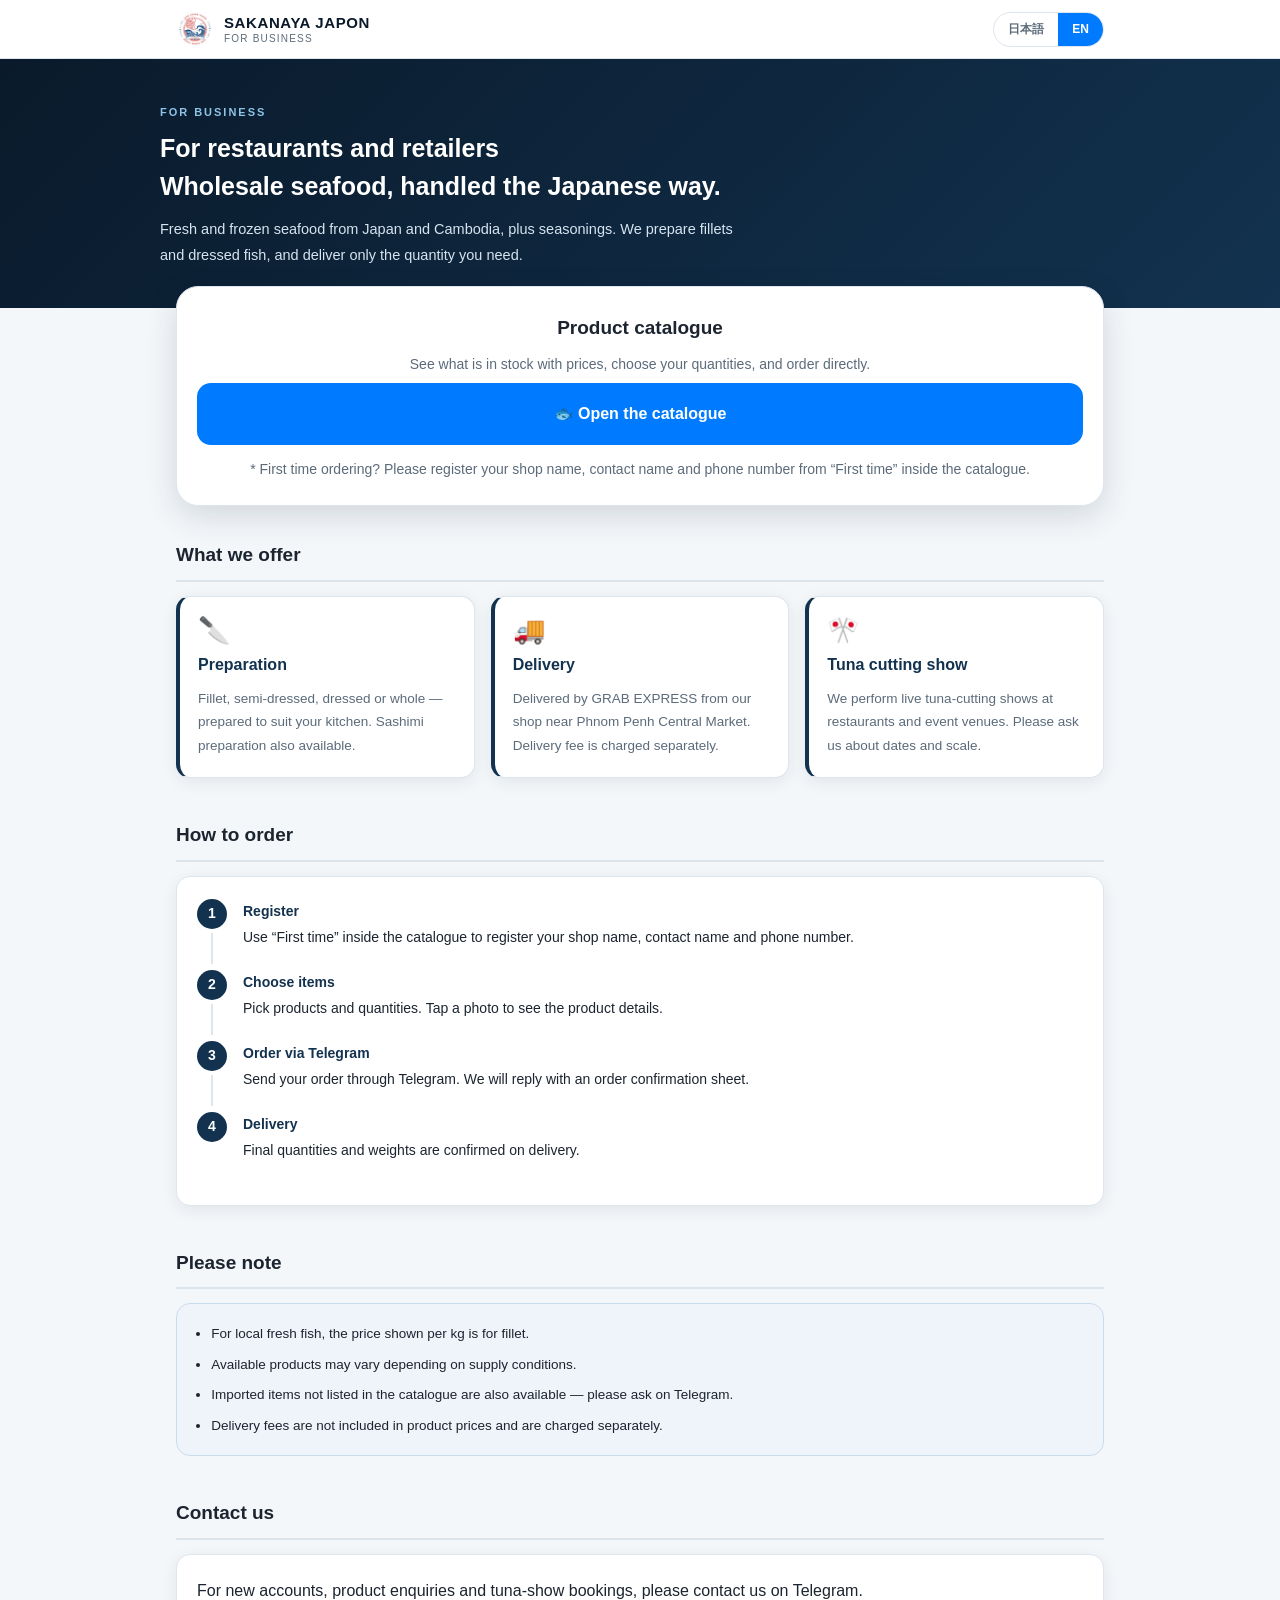
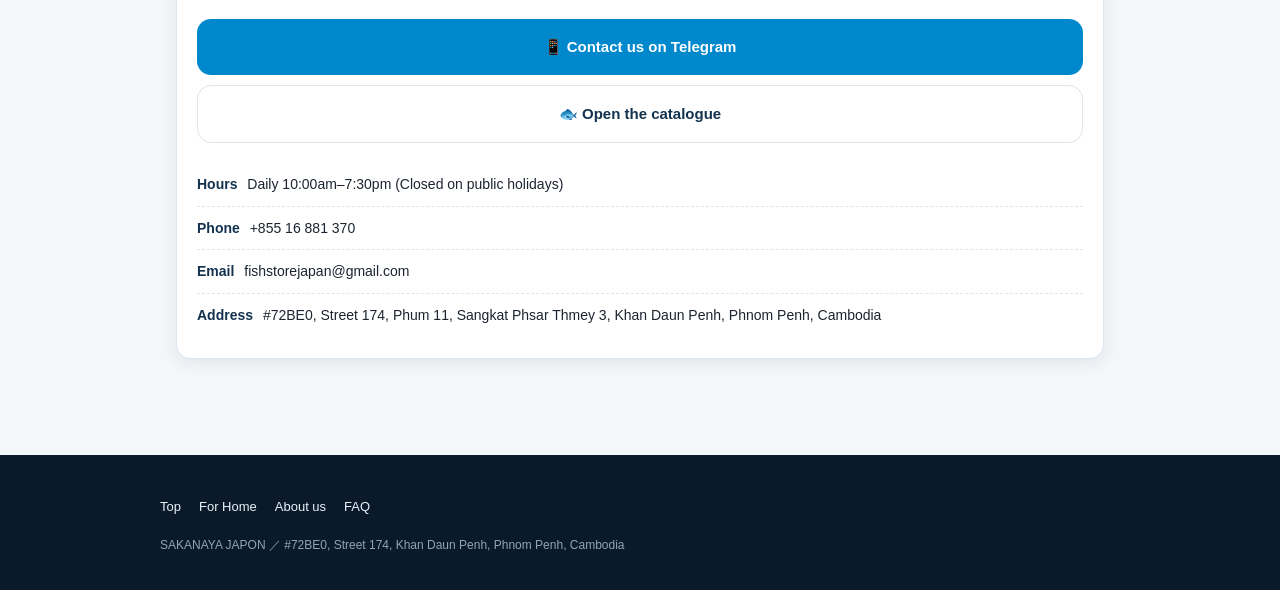
==== business/index.html @ 3367ed21 "Phase 1: 個人/法人の2導線トップを追加 - index.html を個人/法人の選択ページに変更。旧トップのリンク集は retail/ へ移設 - business/index.html を" ====
<!DOCTYPE html>
<html lang="ja">
<head>
  <meta charset="UTF-8">
  <meta name="viewport" content="width=device-width, initial-scale=1">
  <title>法人のお客様｜SAKANAYA JAPON</title>
  <link rel="icon" href="../logo.jpg">
  <meta name="description" content="SAKANAYA JAPON の業務用卸。飲食店・小売店・ホテルさま向けに、日本産・カンボジア産の鮮魚と冷凍品をお届けします。フィレ等の下処理にも対応。">

  <meta property="og:type" content="website">
  <meta property="og:title" content="法人のお客様｜SAKANAYA JAPON">
  <meta property="og:description" content="飲食店・小売店・ホテルさま向けの業務用卸。商品カタログから数量を選んでご注文いただけます。">
  <meta property="og:image" content="https://sasuraimitsu.github.io/sakanayajapon/logo.jpg">
  <meta property="og:url" content="https://sasuraimitsu.github.io/sakanayajapon/business/">

  <link rel="stylesheet" href="../assets/css/common.css">
  <link rel="stylesheet" href="../assets/css/business.css">
  <script src="../assets/js/site-info.js" defer></script>
  <script src="../assets/js/common.js" defer></script>
</head>
<body>

<header class="site-header">
  <div class="header-inner">
    <a class="brand" href="../index.html">
      <img src="../logo.jpg" alt="SAKANAYA JAPON">
      <span class="brand-name">SAKANAYA JAPON<span class="brand-sub">FOR BUSINESS</span></span>
    </a>
    <div class="lang-toggle" role="group" aria-label="Language">
      <button type="button" data-set-lang="ja" aria-pressed="true">日本語</button>
      <button type="button" data-set-lang="en" aria-pressed="false">EN</button>
    </div>
  </div>
</header>

<div class="biz-hero">
  <div class="biz-hero-inner">
    <p class="biz-eyebrow">FOR BUSINESS</p>
    <div data-lang="ja">
      <h1 class="biz-title">飲食店・小売店さまへ<br>日本の鮮度管理で、業務用の水産物を。</h1>
      <p class="biz-lead">
        日本産・カンボジア産の鮮魚、冷凍品、調味料まで。
        フィレやドレスなどの下処理にも対応し、必要な量だけお届けします。
      </p>
    </div>
    <div data-lang="en">
      <h1 class="biz-title">For restaurants and retailers<br>Wholesale seafood, handled the Japanese way.</h1>
      <p class="biz-lead">
        Fresh and frozen seafood from Japan and Cambodia, plus seasonings.
        We prepare fillets and dressed fish, and deliver only the quantity you need.
      </p>
    </div>
  </div>
</div>

<main>
  <!-- 商品カタログへの導線（このページの主役） -->
  <div class="catalog-cta">
    <div class="catalog-card">
      <div data-lang="ja">
        <h2>商品カタログ</h2>
        <p>在庫のある商品と価格をご覧いただけます。数量を選んでそのままご注文いただけます。</p>
      </div>
      <div data-lang="en">
        <h2>Product catalogue</h2>
        <p>See what is in stock with prices, choose your quantities, and order directly.</p>
      </div>

      <a class="catalog-btn" data-info-href="catalogUrl"
         href="https://sakanaya-japon.github.io/sakanaya-productlist/">
        <span data-ja="🐟 商品カタログを開く" data-en="🐟 Open the catalogue">🐟 商品カタログを開く</span>
      </a>

      <p class="catalog-note" data-lang="ja">
        ※ 初めてのお客様は、カタログ内の「初めての方」から店名・ご担当者名・電話番号をご登録ください。
      </p>
      <p class="catalog-note" data-lang="en">
        * First time ordering? Please register your shop name, contact name and phone number
        from “First time” inside the catalogue.
      </p>
    </div>
  </div>

  <div class="wrap">

    <!-- サービス -->
    <section class="section">
      <h2 data-ja="承っていること" data-en="What we offer">承っていること</h2>
      <div class="biz-services">
        <div class="svc">
          <div class="svc-icon">🔪</div>
          <div data-lang="ja">
            <h3>加工・下処理</h3>
            <p>フィレ、セミドレス、ドレス、ホールなど、用途に合わせた状態でご用意します。刺身用の下処理も承ります。</p>
          </div>
          <div data-lang="en">
            <h3>Preparation</h3>
            <p>Fillet, semi-dressed, dressed or whole — prepared to suit your kitchen. Sashimi preparation also available.</p>
          </div>
        </div>

        <div class="svc">
          <div class="svc-icon">🚚</div>
          <div data-lang="ja">
            <h3>配送</h3>
            <p>プノンペン中央市場近くの店舗から GRAB EXPRESS でお届けします。配送料は別途申し受けます。</p>
          </div>
          <div data-lang="en">
            <h3>Delivery</h3>
            <p>Delivered by GRAB EXPRESS from our shop near Phnom Penh Central Market. Delivery fee is charged separately.</p>
          </div>
        </div>

        <div class="svc">
          <div class="svc-icon">🎌</div>
          <div data-lang="ja">
            <h3>鮪の解体ショー</h3>
            <p>レストランやイベント会場への出張に対応しています。日程・規模はお問い合わせください。</p>
          </div>
          <div data-lang="en">
            <h3>Tuna cutting show</h3>
            <p>We perform live tuna-cutting shows at restaurants and event venues. Please ask us about dates and scale.</p>
          </div>
        </div>
      </div>
    </section>

    <!-- 取引の流れ -->
    <section class="section">
      <h2 data-ja="ご注文の流れ" data-en="How to order">ご注文の流れ</h2>
      <div class="card">
        <ol class="flow" data-lang="ja">
          <li><strong>ご登録</strong>カタログ内の「初めての方」から、店名・ご担当者名・電話番号をご登録ください。</li>
          <li><strong>商品を選ぶ</strong>カタログで商品と数量を選びます。写真をクリックすると商品の説明もご覧いただけます。</li>
          <li><strong>Telegram で注文</strong>選んだ内容を Telegram からお送りください。注文確認シートをご返送します。</li>
          <li><strong>納品</strong>最終的な数量・重量は納品時に確定いたします。</li>
        </ol>
        <ol class="flow" data-lang="en">
          <li><strong>Register</strong>Use “First time” inside the catalogue to register your shop name, contact name and phone number.</li>
          <li><strong>Choose items</strong>Pick products and quantities. Tap a photo to see the product details.</li>
          <li><strong>Order via Telegram</strong>Send your order through Telegram. We will reply with an order confirmation sheet.</li>
          <li><strong>Delivery</strong>Final quantities and weights are confirmed on delivery.</li>
        </ol>
      </div>
    </section>

    <!-- 注意事項 -->
    <section class="section">
      <h2 data-ja="ご注意ください" data-en="Please note">ご注意ください</h2>
      <div class="biz-notes">
        <ul data-lang="ja">
          <li>地魚の鮮魚については、kg 表示はフィレでのご提供価格となります。</li>
          <li>仕入状況により、お取り扱いする品物が変わる場合がございます。</li>
          <li>カタログに記載のない輸入商品も、Telegram でご案内しております。</li>
          <li>配送料は商品代金に含まれておりません。別途申し受けます。</li>
        </ul>
        <ul data-lang="en">
          <li>For local fresh fish, the price shown per kg is for fillet.</li>
          <li>Available products may vary depending on supply conditions.</li>
          <li>Imported items not listed in the catalogue are also available — please ask on Telegram.</li>
          <li>Delivery fees are not included in product prices and are charged separately.</li>
        </ul>
      </div>
    </section>

    <!-- 問い合わせ -->
    <section class="section">
      <h2 data-ja="お問い合わせ" data-en="Contact us">お問い合わせ</h2>
      <div class="card">
        <p data-lang="ja">
          新規のお取引、商品のご相談、解体ショーのご依頼は Telegram へお願いいたします。
        </p>
        <p data-lang="en">
          For new accounts, product enquiries and tuna-show bookings, please contact us on Telegram.
        </p>

        <div class="btn-stack">
          <a class="btn btn-tg" data-info-href="order.telegramBiz" href="https://t.me/sakanayaorder">
            <span data-ja="📱 Telegram で問い合わせる" data-en="📱 Contact us on Telegram">📱 Telegram で問い合わせる</span>
          </a>
          <a class="btn btn-outline" data-info-href="catalogUrl"
             href="https://sakanaya-japon.github.io/sakanaya-productlist/">
            <span data-ja="🐟 商品カタログを開く" data-en="🐟 Open the catalogue">🐟 商品カタログを開く</span>
          </a>
        </div>

        <ul class="info-list" style="margin-top:20px">
          <li><strong data-ja="営業時間" data-en="Hours">営業時間</strong>
            <span data-info="hours">毎日 10:00〜19:30（国民の休日を除く）</span></li>
          <li><strong data-ja="電話" data-en="Phone">電話</strong>
            <span data-info="company.phone">+855 16 881 370</span></li>
          <li><strong data-ja="Email" data-en="Email">Email</strong>
            <span data-info="company.email">fishstorejapan@gmail.com</span></li>
          <li><strong data-ja="所在地" data-en="Address">所在地</strong>
            <span data-info="company.address">#72BE0, Street 174, Phum 11, Sangkat Phsar Thmey 3, Khan Daun Penh, Phnom Penh, Cambodia</span></li>
        </ul>
      </div>
    </section>

  </div>
</main>

<footer class="site-footer">
  <div class="footer-inner">
    <ul class="footer-links">
      <li><a href="../index.html" data-ja="トップ" data-en="Top">トップ</a></li>
      <li><a href="../retail/index.html" data-ja="個人のお客様" data-en="For Home">個人のお客様</a></li>
      <li><a href="../aboutus.html" data-ja="店舗情報" data-en="About us">店舗情報</a></li>
      <li><a href="../q&amp;a.html" data-ja="よくあるご質問" data-en="FAQ">よくあるご質問</a></li>
    </ul>
    <p class="footer-note">
      SAKANAYA JAPON ／ #72BE0, Street 174, Khan Daun Penh, Phnom Penh, Cambodia
    </p>
  </div>
</footer>

</body>
</html>
---- assets/css/common.css ----
/* ==========================================================================
   common.css — 全ページ共通のトークン・レイアウト・部品
   Phase 1 で追加。既存ページ（menu / howto / q&a / aboutus）は Phase 2 で移行する。
   ========================================================================== */

:root {
  /* 色（既存サイトの青系を踏襲） */
  --navy-deep: #0a1a2b;
  --navy: #12324f;
  --blue: #007bff;
  --blue-dark: #0056b3;
  --ink: #1c2430;
  --muted: #5c6b7a;
  --line: #dde5ed;
  --bg: #f4f7fa;
  --surface: #ffffff;

  /* 動線ごとのアクセント */
  --retail: #0088cc;
  --business: #12324f;

  /* 余白・角丸・影 */
  --gap: 16px;
  --radius: 14px;
  --radius-lg: 22px;
  --shadow: 0 4px 16px rgba(10, 26, 43, 0.08);
  --shadow-lg: 0 10px 32px rgba(10, 26, 43, 0.14);

  --maxw: 960px;
}

* { box-sizing: border-box; }

html { -webkit-text-size-adjust: 100%; }

body {
  margin: 0;
  background: var(--bg);
  color: var(--ink);
  line-height: 1.75;
  font-family: "Helvetica Neue", Arial, "Hiragino Kaku Gothic ProN",
               "Hiragino Sans", Meiryo, sans-serif;
}

img { max-width: 100%; height: auto; }

a { color: var(--blue-dark); }

/* ── ヘッダー ───────────────────────────────────────── */
.site-header {
  position: sticky;
  top: 0;
  z-index: 100;
  background: rgba(255, 255, 255, 0.96);
  backdrop-filter: blur(8px);
  -webkit-backdrop-filter: blur(8px);
  border-bottom: 1px solid var(--line);
}

.header-inner {
  max-width: var(--maxw);
  margin: 0 auto;
  padding: 10px 16px;
  display: flex;
  align-items: center;
  justify-content: space-between;
  gap: 12px;
}

.brand {
  display: flex;
  align-items: center;
  gap: 10px;
  text-decoration: none;
  color: var(--navy-deep);
  min-width: 0;
}

.brand img { width: 38px; height: 38px; border-radius: 8px; flex: 0 0 auto; }

.brand-name {
  font-weight: 700;
  font-size: 15px;
  letter-spacing: 0.04em;
  line-height: 1.3;
  white-space: nowrap;
}

.brand-sub {
  display: block;
  font-size: 10px;
  font-weight: 400;
  color: var(--muted);
  letter-spacing: 0.12em;
}

/* ── 言語切替 ───────────────────────────────────────── */
.lang-toggle {
  display: flex;
  border: 1px solid var(--line);
  border-radius: 999px;
  overflow: hidden;
  flex: 0 0 auto;
}

.lang-toggle button {
  appearance: none;
  border: 0;
  background: none;
  font: inherit;
  font-size: 12px;
  font-weight: 700;
  color: var(--muted);
  padding: 6px 14px;
  cursor: pointer;
  transition: background 0.15s ease, color 0.15s ease;
}

.lang-toggle button[aria-pressed="true"] {
  background: var(--blue);
  color: #fff;
}

.lang-toggle button:focus-visible {
  outline: 2px solid var(--blue-dark);
  outline-offset: -2px;
}

/* ── レイアウト ─────────────────────────────────────── */
.wrap {
  max-width: var(--maxw);
  margin: 0 auto;
  padding-inline: 16px;
  padding-block: 32px 56px;
}

.section { margin-bottom: 40px; }

h1 { font-size: 26px; line-height: 1.45; margin: 0 0 14px; }
h2 {
  font-size: 19px;
  margin: 0 0 14px;
  padding-bottom: 8px;
  border-bottom: 2px solid var(--line);
}
h3 { font-size: 16px; margin: 0 0 8px; }
p { margin: 0 0 14px; }
p:last-child { margin-bottom: 0; }

.lead { font-size: 16px; color: var(--muted); }

.card {
  background: var(--surface);
  border: 1px solid var(--line);
  border-radius: var(--radius);
  box-shadow: var(--shadow);
  padding: 22px 20px;
}

/* ── ボタン ─────────────────────────────────────────── */
.btn {
  display: flex;
  align-items: center;
  justify-content: center;
  gap: 8px;
  padding: 15px 18px;
  border-radius: var(--radius);
  text-decoration: none;
  font-weight: 700;
  font-size: 15px;
  text-align: center;
  transition: transform 0.15s ease, background 0.15s ease;
}

.btn:active { transform: scale(0.98); }

.btn-primary { background: var(--blue); color: #fff; }
.btn-primary:hover { background: var(--blue-dark); }

.btn-line { background: #00b900; color: #fff; }
.btn-line:hover { background: #009800; }

.btn-tg { background: #0088cc; color: #fff; }
.btn-tg:hover { background: #0071ab; }

.btn-outline {
  background: var(--surface);
  color: var(--navy);
  border: 1px solid var(--line);
}
.btn-outline:hover { background: #f0f5fa; }

.btn:focus-visible { outline: 3px solid var(--blue-dark); outline-offset: 3px; }

.btn-stack { display: grid; gap: 10px; }

/* ── 定義リスト（店舗情報など） ───────────────────────── */
.info-list { list-style: none; margin: 0; padding: 0; }
.info-list li {
  padding: 9px 0;
  border-bottom: 1px dashed var(--line);
  font-size: 14px;
}
.info-list li:last-child { border-bottom: 0; }
.info-list strong { color: var(--navy); margin-right: 6px; }

/* ── フッター ───────────────────────────────────────── */
.site-footer {
  background: var(--navy-deep);
  color: #c9d6e2;
  padding: 28px 16px 34px;
  font-size: 13px;
}

.footer-inner { max-width: var(--maxw); margin: 0 auto; }

.footer-links {
  display: flex;
  flex-wrap: wrap;
  gap: 8px 18px;
  margin-bottom: 16px;
  padding: 0;
  list-style: none;
}

.footer-links a { color: #eaf2f8; text-decoration: none; }
.footer-links a:hover { text-decoration: underline; }

.footer-note { color: #8fa5b8; font-size: 12px; margin: 0; }

/* ── 言語別ブロックの表示制御 ─────────────────────────
   JS が無効でも日本語が読めるよう、既定では [data-lang="ja"] を表示する。
   common.js が html[lang] を設定すると、その言語だけが表示される。 */
[data-lang] { display: none; }
[data-lang="ja"] { display: block; }
html[lang="ja"] [data-lang="ja"] { display: block; }
html[lang="ja"] [data-lang="en"] { display: none; }
html[lang="en"] [data-lang="en"] { display: block; }
html[lang="en"] [data-lang="ja"] { display: none; }

/* ── レスポンシブ ───────────────────────────────────── */
@media (max-width: 480px) {
  h1 { font-size: 22px; }
  .wrap { padding-block: 24px 44px; }
  .card { padding: 18px 16px; }
  .brand-name { font-size: 14px; }
}

@media (prefers-reduced-motion: reduce) {
  * { transition: none !important; }
}
---- assets/css/business.css ----
/* ==========================================================================
   business.css — 法人向けページ専用
   商品一覧はこのページに持たせない。価格は sakanaya-japon/sakanaya-productlist
   （GAS 連携の本番カタログ）側で管理する。詳細は docs/github-inventory.md §2。
   ========================================================================== */

.biz-hero {
  background: linear-gradient(135deg, #0a1a2b 0%, var(--business) 100%);
  color: #fff;
  padding: 44px 16px 40px;
}

.biz-hero-inner { max-width: var(--maxw); margin: 0 auto; }

.biz-eyebrow {
  font-size: 11px;
  letter-spacing: 0.18em;
  font-weight: 700;
  color: #8fc4e8;
  margin: 0 0 8px;
}

.biz-title { font-size: 25px; font-weight: 700; margin: 0 0 12px; line-height: 1.5; }

.biz-lead { font-size: 14.5px; color: #d5e4f0; margin: 0; max-width: 40em; }

/* ── カタログへの導線（このページの主役） ───────────── */
.catalog-cta {
  max-width: var(--maxw);
  margin: -22px auto 0;
  padding: 0 16px;
  position: relative;
  z-index: 2;
}

.catalog-card {
  background: var(--surface);
  border: 1px solid var(--line);
  border-radius: var(--radius-lg);
  box-shadow: var(--shadow-lg);
  padding: 24px 20px;
  text-align: center;
}

.catalog-card h2 {
  border: 0;
  padding: 0;
  margin: 0 0 8px;
  font-size: 19px;
}

.catalog-card p { font-size: 14px; color: var(--muted); }

.catalog-btn {
  display: block;
  background: var(--blue);
  color: #fff;
  text-decoration: none;
  font-weight: 700;
  font-size: 16px;
  padding: 17px 20px;
  border-radius: var(--radius);
  margin-top: 6px;
  transition: background 0.15s ease;
}

.catalog-btn:hover { background: var(--blue-dark); }
.catalog-btn:focus-visible { outline: 3px solid var(--navy); outline-offset: 3px; }

.catalog-note { font-size: 12.5px; color: var(--muted); margin: 12px 0 0; }

/* ── サービス3項目 ──────────────────────────────────── */
.biz-services {
  display: grid;
  gap: var(--gap);
  grid-template-columns: 1fr;
}

@media (min-width: 720px) {
  .biz-services { grid-template-columns: repeat(3, 1fr); }
}

.svc {
  background: var(--surface);
  border: 1px solid var(--line);
  border-left: 4px solid var(--business);
  border-radius: var(--radius);
  padding: 20px 18px;
  box-shadow: var(--shadow);
}

.svc-icon { font-size: 26px; line-height: 1; margin-bottom: 8px; }
.svc h3 { font-size: 16px; margin: 0 0 8px; color: var(--navy); }
.svc p { font-size: 13.5px; color: var(--muted); margin: 0; }

/* ── 取引の流れ ─────────────────────────────────────── */
.flow {
  counter-reset: flow;
  list-style: none;
  margin: 0;
  padding: 0;
}

.flow li {
  counter-increment: flow;
  position: relative;
  padding: 0 0 20px 46px;
  font-size: 14px;
}

.flow li::before {
  content: counter(flow);
  position: absolute;
  left: 0;
  top: 0;
  width: 30px;
  height: 30px;
  border-radius: 50%;
  background: var(--business);
  color: #fff;
  font-weight: 700;
  font-size: 14px;
  display: flex;
  align-items: center;
  justify-content: center;
}

/* 最後の項目の縦線は引かない */
.flow li:not(:last-child)::after {
  content: "";
  position: absolute;
  left: 14px;
  top: 34px;
  bottom: 6px;
  width: 2px;
  background: var(--line);
}

.flow strong { display: block; color: var(--navy); margin-bottom: 2px; }

/* ── 注意書き ───────────────────────────────────────── */
.biz-notes {
  background: #eef4fa;
  border: 1px solid #c9dcec;
  border-radius: var(--radius);
  padding: 18px;
  font-size: 13.5px;
}

.biz-notes ul { margin: 0; padding-left: 1.2em; }
.biz-notes li { margin-bottom: 7px; }
.biz-notes li:last-child { margin-bottom: 0; }
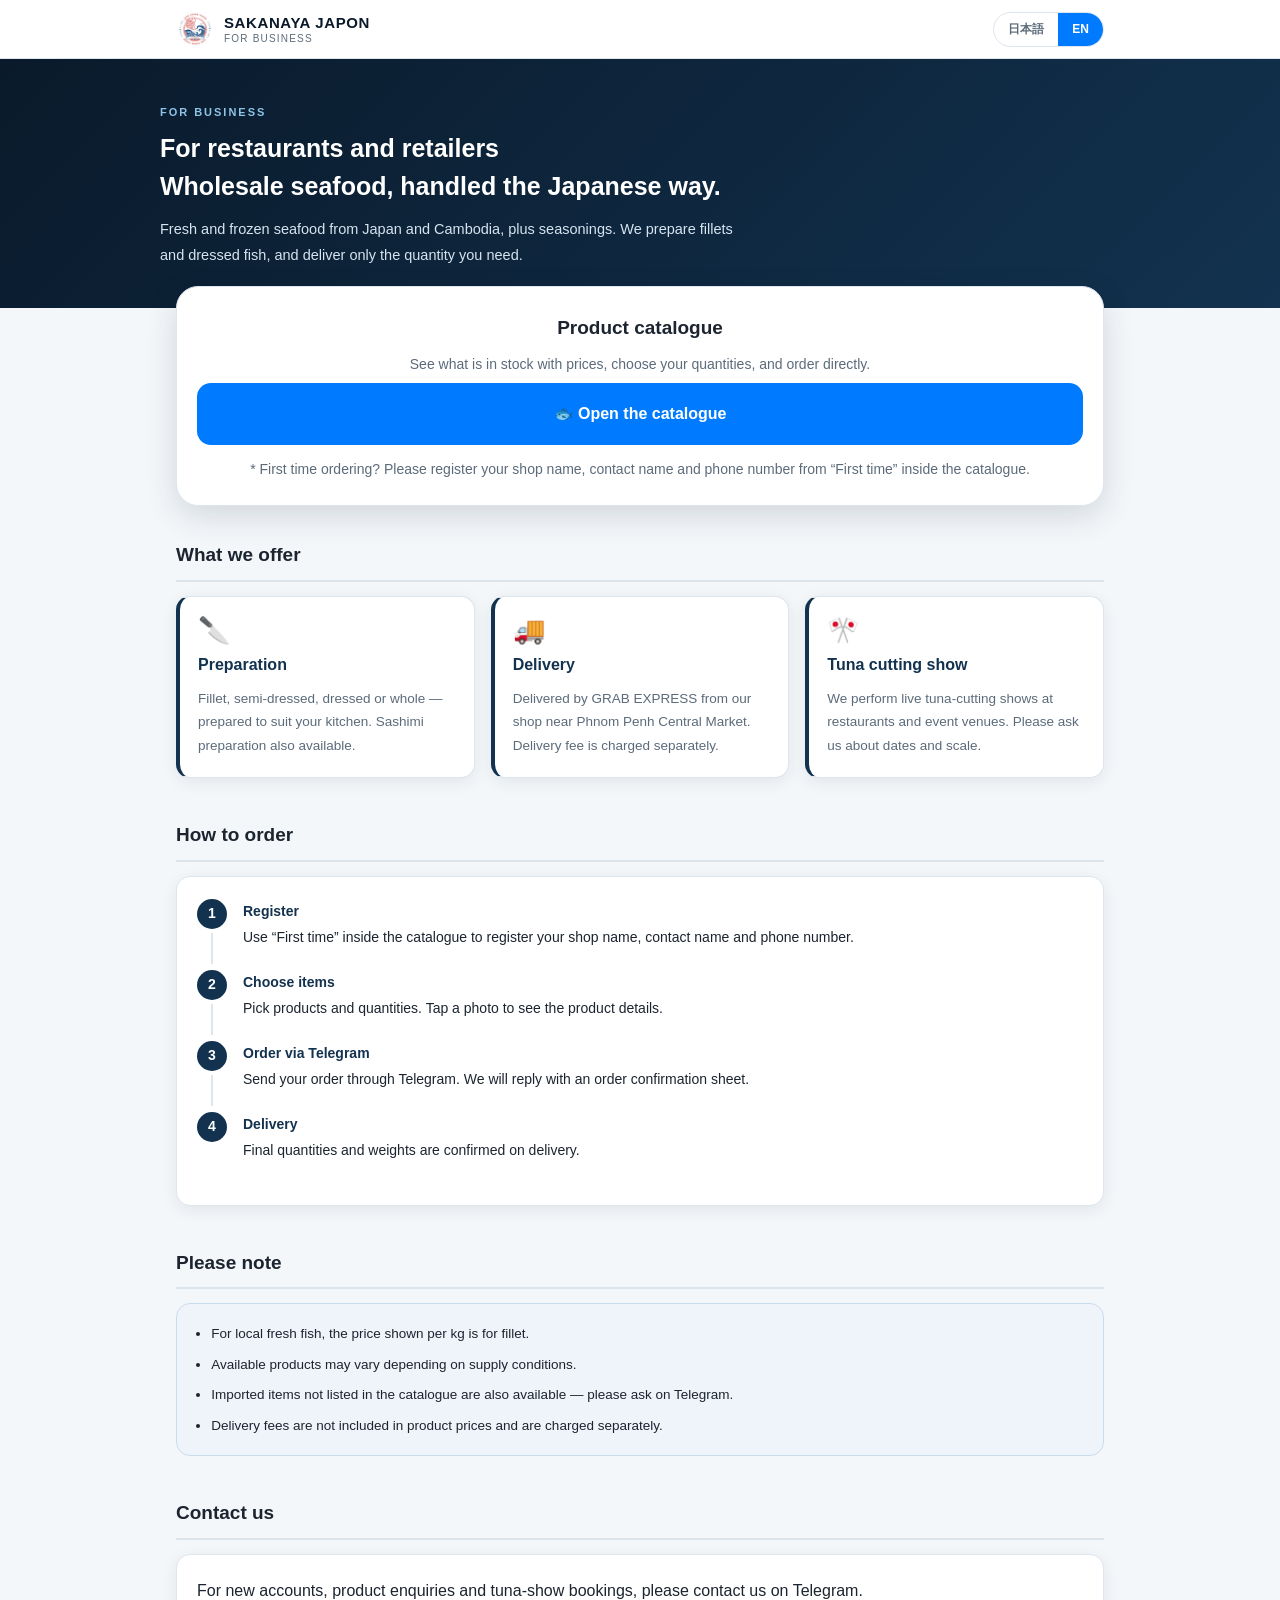
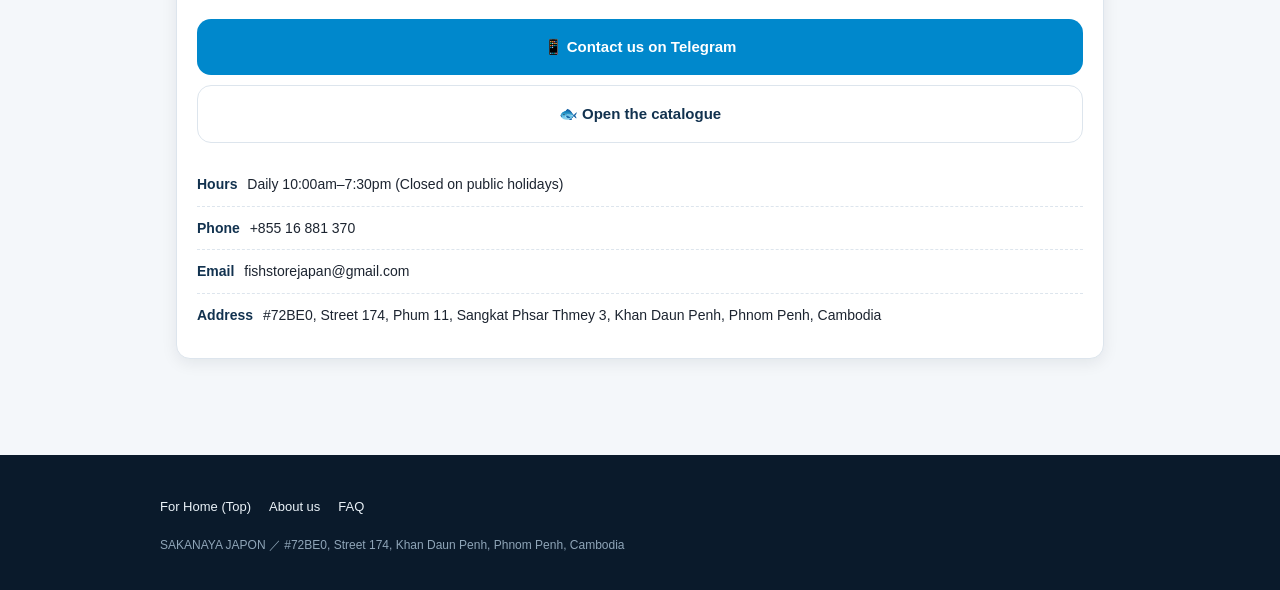
==== commit 3d3fe7f8: "トップを従来の個人向けリンク集に戻し、法人への入口はバー1本にする 個人/法人を選ばせる中間ページを置くと、トップをブックマークしている 個人のお客様に余計な1クリックが増えるため、構成を変更した  " ====
--- a/business/index.html
+++ b/business/index.html
@@ -203,8 +203,7 @@
 <footer class="site-footer">
   <div class="footer-inner">
     <ul class="footer-links">
-      <li><a href="../index.html" data-ja="トップ" data-en="Top">トップ</a></li>
-      <li><a href="../retail/index.html" data-ja="個人のお客様" data-en="For Home">個人のお客様</a></li>
+      <li><a href="../index.html" data-ja="個人のお客様（トップ）" data-en="For Home (Top)">個人のお客様（トップ）</a></li>
       <li><a href="../aboutus.html" data-ja="店舗情報" data-en="About us">店舗情報</a></li>
       <li><a href="../q&amp;a.html" data-ja="よくあるご質問" data-en="FAQ">よくあるご質問</a></li>
     </ul>
